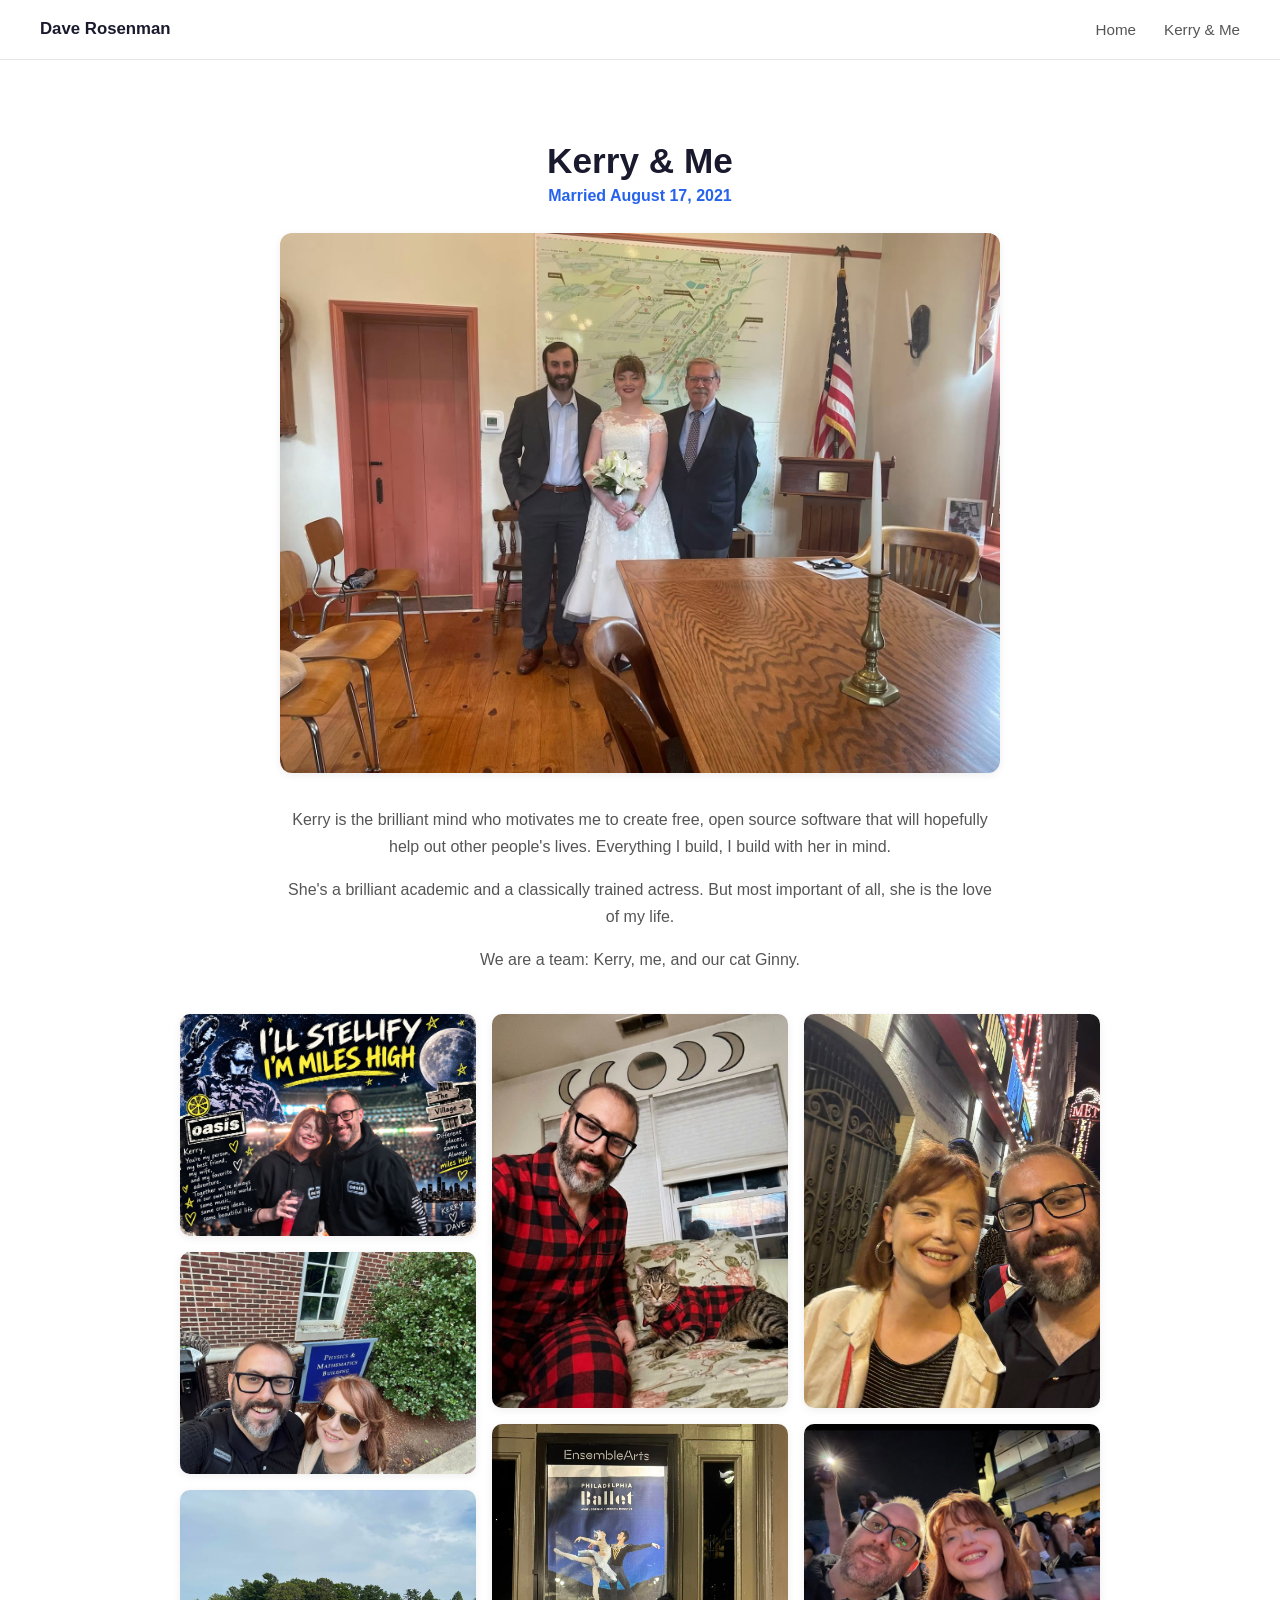
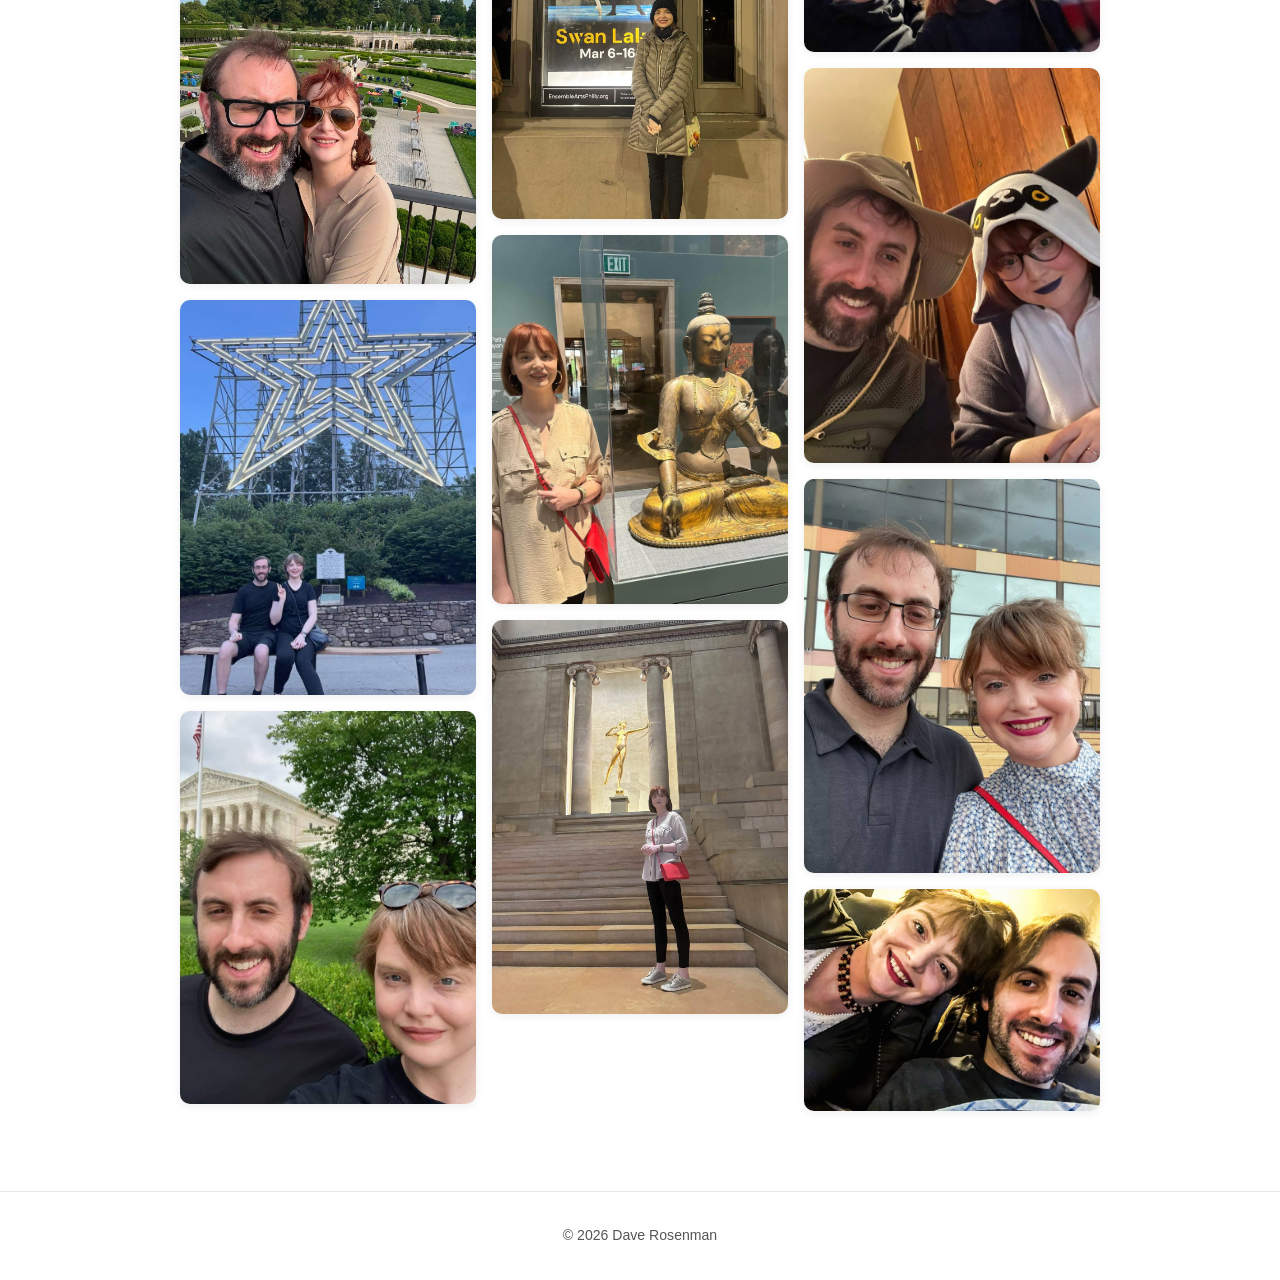
==== family.html @ f7787b66 "added family section" ====
<!DOCTYPE html>
<html lang="en">
<head>
  <meta charset="UTF-8" />
  <meta name="viewport" content="width=device-width, initial-scale=1.0" />
  <title>Kerry &amp; Dave</title>
  <meta name="description" content="Dave Rosenman and his wife Kerry: married August 17, 2021." />
  <link rel="stylesheet" href="styles.css" />
</head>
<body>

  <nav>
    <a href="index.html" class="nav-name">Dave Rosenman</a>
    <ul>
      <li><a href="index.html">Home</a></li>
      <li><a href="family.html">Kerry &amp; Me</a></li>
    </ul>
  </nav>

  <section id="family">
    <div class="family-intro">
      <h1>Kerry &amp; Me</h1>
      <p class="tagline">Married August 17, 2021</p>
      <img src="photos/family/14.jpg" alt="Dave and Kerry on their wedding day" class="family-hero" />
      <p>Kerry is the brilliant mind who motivates me to create free, open source software that will hopefully help out other people's lives. Everything I build, I build with her in mind.</p>
      <p>She's a brilliant academic and a classically trained actress. But most important of all, she is the love of my life.</p>
      <p>We are a team: Kerry, me, and our cat Ginny.</p>
    </div>

    <div class="photo-grid">
      <img src="photos/family/15.jpg" alt="Kerry and Dave at an Oasis concert" loading="lazy" />
      <img src="photos/family/07.jpg" alt="Kerry and Dave outside the Physics &amp; Mathematics Building" loading="lazy" />
      <img src="photos/family/06.jpg" alt="Kerry and Dave overlooking a formal garden with fountains" loading="lazy" />
      <img src="photos/family/02.jpg" alt="Kerry and Dave on a bench beneath a giant illuminated star" loading="lazy" />
      <img src="photos/family/03.jpg" alt="Kerry and Dave in front of the Supreme Court" loading="lazy" />
      <img src="photos/family/09.jpg" alt="Dave and Ginny the cat in matching plaid pajamas" loading="lazy" />
      <img src="photos/family/04.jpg" alt="Kerry outside the Philadelphia Ballet's Swan Lake" loading="lazy" />
      <img src="photos/family/08.jpg" alt="Kerry beside a gilded seated statue in a museum" loading="lazy" />
      <img src="photos/family/10.jpg" alt="Kerry at the top of the museum's grand staircase" loading="lazy" />
      <img src="photos/family/11.jpg" alt="Kerry and Dave outside the Met Philadelphia at night" loading="lazy" />
      <img src="photos/family/05.jpg" alt="Kerry at a nighttime stadium concert" loading="lazy" />
      <img src="photos/family/12.jpg" alt="Kerry and Dave in costume" loading="lazy" />
      <img src="photos/family/13.jpg" alt="Kerry and Dave smiling outdoors" loading="lazy" />
      <img src="photos/family/01.jpg" alt="Kerry and Dave in a cozy selfie" loading="lazy" />
    </div>
  </section>

  <footer>
    <p>© 2026 Dave Rosenman</p>
  </footer>

</body>
</html>
---- styles.css ----
*, *::before, *::after {
  box-sizing: border-box;
  margin: 0;
  padding: 0;
}

:root {
  --bg: #ffffff;
  --text: #1a1a2e;
  --muted: #555;
  --accent: #2563eb;
  --accent-hover: #1d4ed8;
  --section-alt: #f8f9fb;
  --border: #e5e7eb;
  --card-shadow: 0 2px 8px rgba(0,0,0,0.07);
}

html {
  scroll-behavior: smooth;
}

body {
  font-family: -apple-system, BlinkMacSystemFont, "Segoe UI", Roboto, sans-serif;
  color: var(--text);
  background: var(--bg);
  line-height: 1.7;
}

/* NAV */
nav {
  position: sticky;
  top: 0;
  z-index: 100;
  display: flex;
  align-items: center;
  gap: 2rem;
  padding: 0 2.5rem;
  height: 60px;
  background: var(--bg);
  border-bottom: 1px solid var(--border);
}

.nav-name {
  font-weight: 700;
  font-size: 1.05rem;
  margin-right: auto;
}

nav ul {
  list-style: none;
  display: flex;
  gap: 1.75rem;
}

nav ul a {
  text-decoration: none;
  color: var(--muted);
  font-size: 0.95rem;
  font-weight: 500;
  transition: color 0.2s;
}

nav ul a:hover {
  color: var(--accent);
}

.nav-icons {
  display: flex;
  gap: 1rem;
  align-items: center;
}

.nav-icons a {
  color: var(--muted);
  display: flex;
  align-items: center;
  transition: color 0.2s;
}

.nav-icons a:hover {
  color: var(--accent);
}

/* SECTIONS */
section {
  padding: 5rem 2.5rem;
  max-width: 1000px;
  margin: 0 auto;
}

section:nth-of-type(even) {
  background: var(--section-alt);
  max-width: 100%;
}

section:nth-of-type(even) > * {
  max-width: 920px;
  margin-left: auto;
  margin-right: auto;
}

section h2 {
  font-size: 1.85rem;
  margin-bottom: 2rem;
}

/* ABOUT */
.about-inner {
  display: flex;
  align-items: center;
  gap: 3rem;
}

.profile-photo {
  width: 200px;
  height: 200px;
  border-radius: 50%;
  object-fit: cover;
  flex-shrink: 0;
  box-shadow: var(--card-shadow);
}

.about-text h1 {
  font-size: 2rem;
  margin-bottom: 1rem;
}

.about-text .tagline {
  color: var(--accent);
  font-weight: 600;
  font-size: 1.05rem;
  margin-bottom: 1rem;
}

.about-text p {
  color: var(--muted);
  margin-bottom: 0.85rem;
}

.btn {
  display: inline-block;
  margin-top: 0.5rem;
  padding: 0.6rem 1.4rem;
  background: var(--accent);
  color: #fff;
  border-radius: 6px;
  text-decoration: none;
  font-weight: 500;
  font-size: 0.95rem;
  transition: background 0.2s;
}

.btn:hover {
  background: var(--accent-hover);
}

/* BOOKS */
.book-feature {
  display: flex;
  align-items: flex-start;
  gap: 2rem;
  background: var(--bg);
  border: 1px solid var(--border);
  border-radius: 10px;
  padding: 1.5rem;
  box-shadow: var(--card-shadow);
}

.book-cover-link {
  flex-shrink: 0;
  line-height: 0;
}

.book-cover {
  width: 140px;
  height: auto;
  border-radius: 4px;
  box-shadow: 0 4px 14px rgba(0,0,0,0.25);
  transition: transform 0.2s;
}

.book-cover-link:hover .book-cover {
  transform: translateY(-3px);
}

.book-text h3 {
  font-size: 1.25rem;
  margin-bottom: 0.5rem;
}

.book-text p {
  color: var(--muted);
  font-size: 0.95rem;
  margin-bottom: 1rem;
}

.book-text a {
  color: var(--accent);
  font-size: 0.9rem;
  font-weight: 500;
  text-decoration: none;
}

.book-text a:hover {
  text-decoration: underline;
}

/* CARDS */
.card-grid {
  display: grid;
  grid-template-columns: repeat(auto-fill, minmax(260px, 1fr));
  gap: 1.5rem;
}

.card {
  background: var(--bg);
  border: 1px solid var(--border);
  border-radius: 10px;
  padding: 1.5rem;
  box-shadow: var(--card-shadow);
  transition: box-shadow 0.2s;
  display: flex;
  flex-direction: column;
}

.card:hover {
  box-shadow: 0 6px 20px rgba(0,0,0,0.1);
}

.card h3 {
  font-size: 1.1rem;
  margin-bottom: 0.5rem;
}

.card p {
  color: var(--muted);
  font-size: 0.92rem;
  margin-bottom: 1rem;
  flex-grow: 1;
}

.card a {
  color: var(--accent);
  font-size: 0.9rem;
  font-weight: 500;
  text-decoration: none;
}

.card a:hover {
  text-decoration: underline;
}

.card-links {
  display: flex;
  flex-wrap: wrap;
  gap: 0.5rem 1.25rem;
}

/* FOOTER */
footer {
  text-align: center;
  padding: 2rem;
  color: var(--muted);
  font-size: 0.88rem;
  border-top: 1px solid var(--border);
}

/* FAMILY PAGE */
a.nav-name {
  color: var(--text);
  text-decoration: none;
}

.family-intro {
  max-width: 720px;
  margin: 0 auto 2.5rem;
  text-align: center;
}

.family-intro h1 {
  font-size: 2.2rem;
  line-height: 1.2;
}

.family-intro .tagline {
  color: var(--accent);
  font-weight: 600;
  margin-bottom: 1.5rem;
}

.family-intro p {
  color: var(--muted);
  margin-bottom: 1rem;
}

.family-hero {
  width: 100%;
  border-radius: 12px;
  box-shadow: var(--card-shadow);
  margin-bottom: 1.5rem;
}

.photo-grid {
  columns: 3 260px;
  column-gap: 1rem;
}

.photo-grid img {
  width: 100%;
  margin-bottom: 1rem;
  border-radius: 10px;
  box-shadow: var(--card-shadow);
  break-inside: avoid;
  display: block;
}

/* RESPONSIVE */
@media (max-width: 640px) {
  .about-inner {
    flex-direction: column;
    text-align: center;
  }

  .book-feature {
    flex-direction: column;
    align-items: center;
    text-align: center;
  }

  .book-text .card-links {
    justify-content: center;
  }

  nav ul {
    gap: 1rem;
  }

  .nav-name {
    display: none;
  }
}
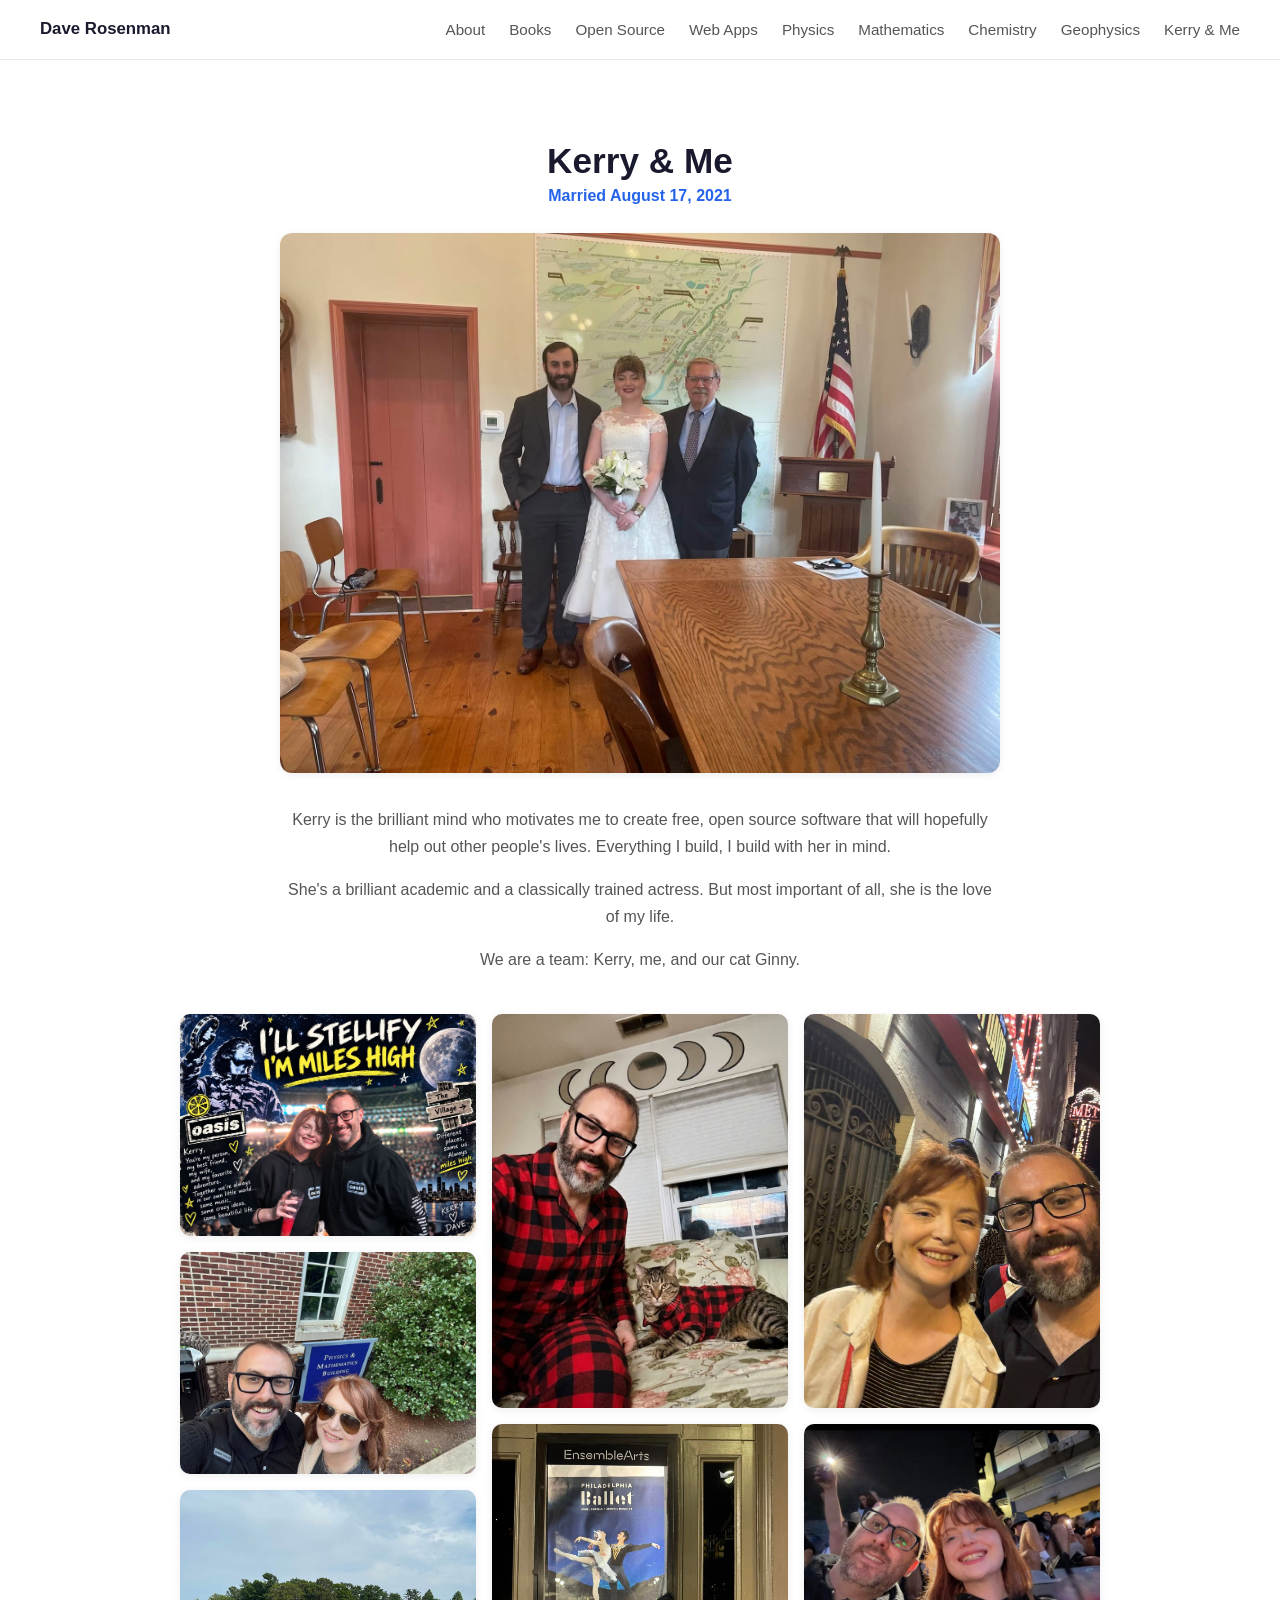
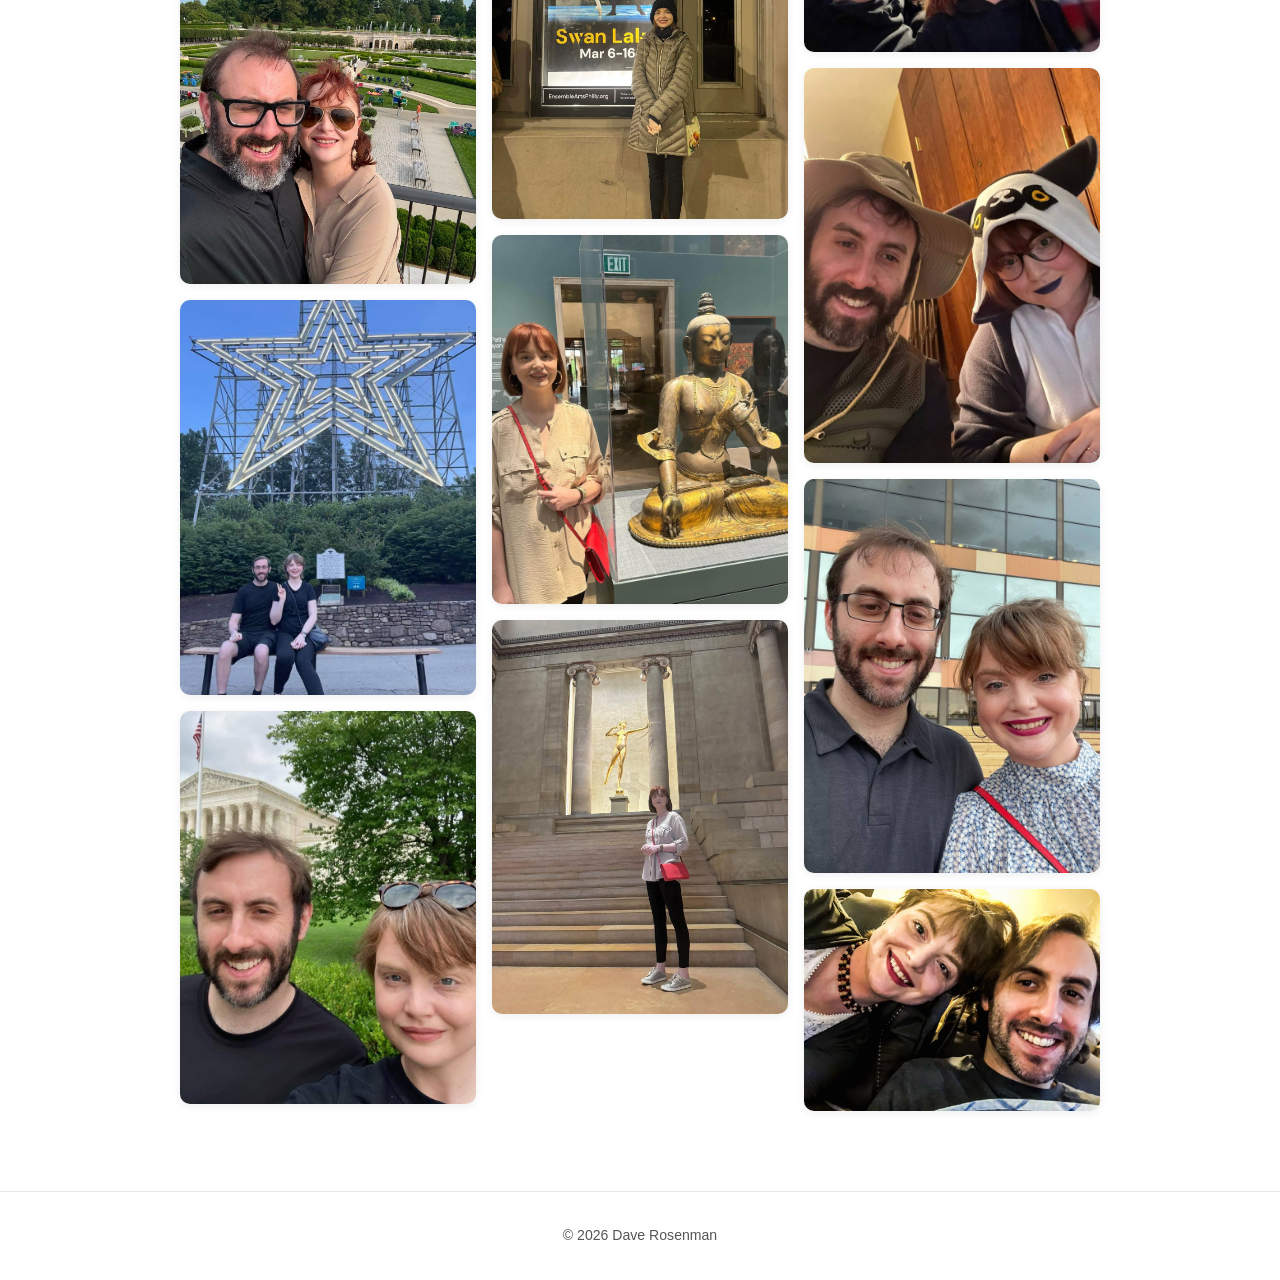
==== commit d07a63b7: "added free pdf" ====
--- a/family.html
+++ b/family.html
@@ -12,7 +12,14 @@
   <nav>
     <a href="index.html" class="nav-name">Dave Rosenman</a>
     <ul>
-      <li><a href="index.html">Home</a></li>
+      <li><a href="index.html#about">About</a></li>
+      <li><a href="index.html#books">Books</a></li>
+      <li><a href="index.html#packages">Open Source</a></li>
+      <li><a href="index.html#webapps">Web Apps</a></li>
+      <li><a href="index.html#physics">Physics</a></li>
+      <li><a href="index.html#mathematics">Mathematics</a></li>
+      <li><a href="index.html#chemistry">Chemistry</a></li>
+      <li><a href="index.html#geophysics">Geophysics</a></li>
       <li><a href="family.html">Kerry &amp; Me</a></li>
     </ul>
   </nav>
--- a/styles.css
+++ b/styles.css
@@ -34,8 +34,8 @@
   display: flex;
   align-items: center;
   gap: 2rem;
-  padding: 0 2.5rem;
-  height: 60px;
+  padding: 0.75rem 2.5rem;
+  min-height: 60px;
   background: var(--bg);
   border-bottom: 1px solid var(--border);
 }
@@ -49,7 +49,10 @@
 nav ul {
   list-style: none;
   display: flex;
-  gap: 1.75rem;
+  flex-wrap: wrap;
+  justify-content: flex-end;
+  column-gap: 1.5rem;
+  row-gap: 0.25rem;
 }
 
 nav ul a {
@@ -57,6 +60,7 @@
   color: var(--muted);
   font-size: 0.95rem;
   font-weight: 500;
+  white-space: nowrap;
   transition: color 0.2s;
 }
 
@@ -82,6 +86,10 @@
 }
 
 /* SECTIONS */
+section {
+  scroll-margin-top: 80px;
+}
+
 section {
   padding: 5rem 2.5rem;
   max-width: 1000px;
